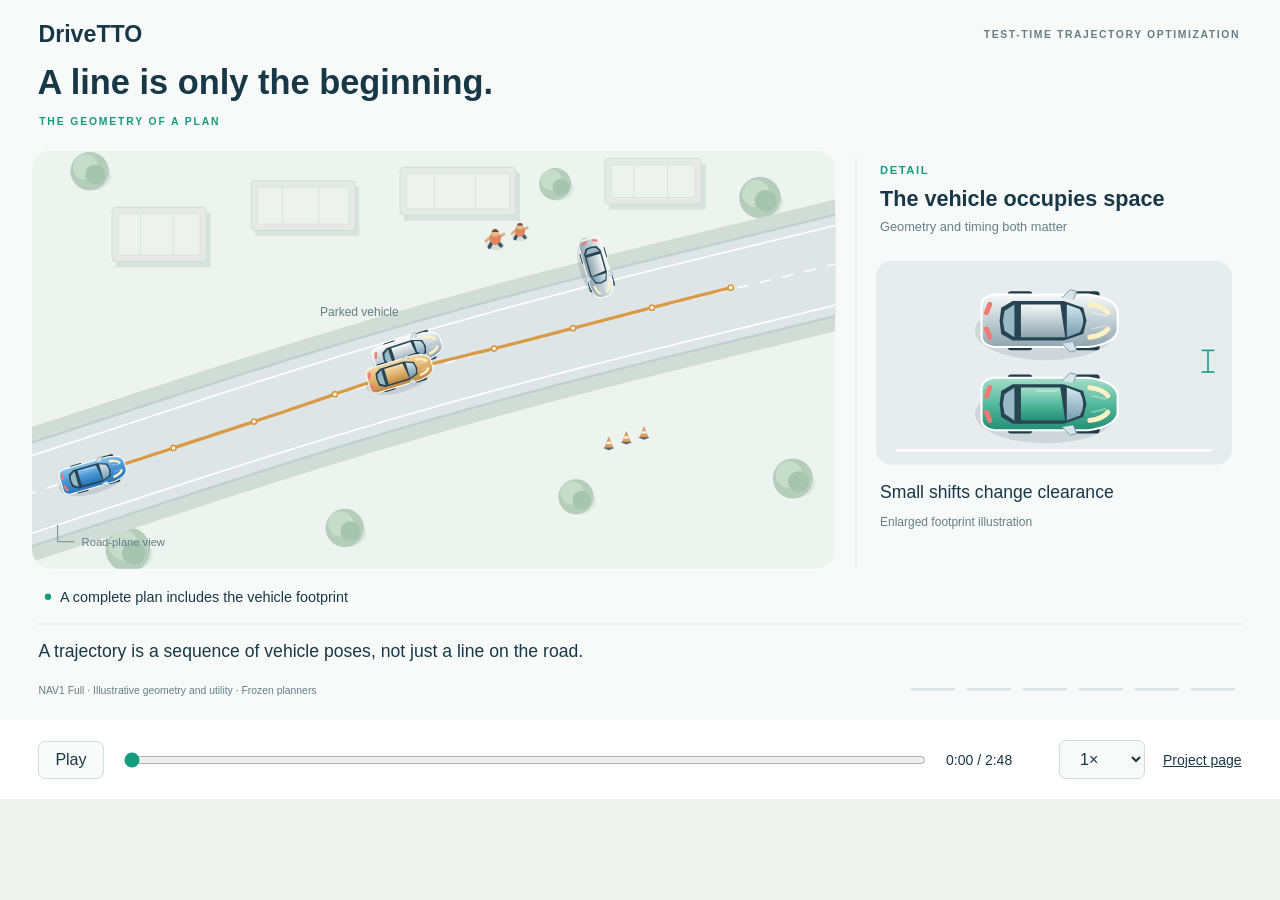
==== docs/method-animation.html @ 1c6cb73b "Redesign method film with editable SVG animation" ====
<!doctype html>
<html lang="en"><head><meta charset="utf-8"><meta name="viewport" content="width=device-width,initial-scale=1"><title>DriveTTO · SVG method animation</title>
<style>html,body{margin:0;background:#edf2ef;color:#173846;font-family:Arial,Helvetica,sans-serif}main{max-width:1600px;margin:0 auto}#stage{aspect-ratio:16/9;background:#f8faf9}#stage svg{width:100%;height:100%;display:block}nav{display:flex;gap:18px;align-items:center;padding:20px 3%;background:#fff}button,select{border:1px solid #d0ddda;border-radius:7px;background:#f7faf8;padding:9px 16px;color:inherit;font:inherit;cursor:pointer}input{flex:1;accent-color:#159b80}output{font-variant-numeric:tabular-nums;font-size:14px;min-width:95px}a{color:inherit;font-size:14px}@media(max-width:600px){nav{gap:8px;padding:12px}button,select{padding:7px}nav a{display:none}}</style></head>
<body><main><div id="stage" aria-label="Continuous SVG illustration of DriveTTO"></div><nav><button id="toggle" type="button">Play</button><input id="seek" aria-label="Time" type="range" min="0" max="167.999" step="0.01" value="0"><output id="time"></output><select id="speed" aria-label="Playback speed"><option value="1">1×</option><option value="2">2×</option><option value=".5">0.5×</option></select><a href="index.html#algorithm">Project page</a></nav></main>
<script src="assets/animation/method-svg.js"></script><script>
const A=DriveTTOMotion,stage=document.getElementById('stage'),seek=document.getElementById('seek'),button=document.getElementById('toggle'),time=document.getElementById('time'),speed=document.getElementById('speed');
let t=Math.max(0,Math.min(167.999,Number(new URLSearchParams(location.search).get('t'))||0)),playing=false,previous;
function show(){stage.innerHTML=A.render(t);seek.value=t;time.textContent=Math.floor(t/60)+':'+String(Math.floor(t)%60).padStart(2,'0')+' / 2:48';}
button.onclick=()=>{if(t>=167.999)t=0;playing=!playing;button.textContent=playing?'Pause':'Play';previous=undefined};seek.oninput=()=>{t=Number(seek.value);show()};
function tick(now){if(playing){if(previous)t+=(now-previous)/1000*Number(speed.value);if(t>=168){t=167.999;playing=false;button.textContent='Replay'}show()}previous=now;requestAnimationFrame(tick)}show();requestAnimationFrame(tick);
</script></body></html>
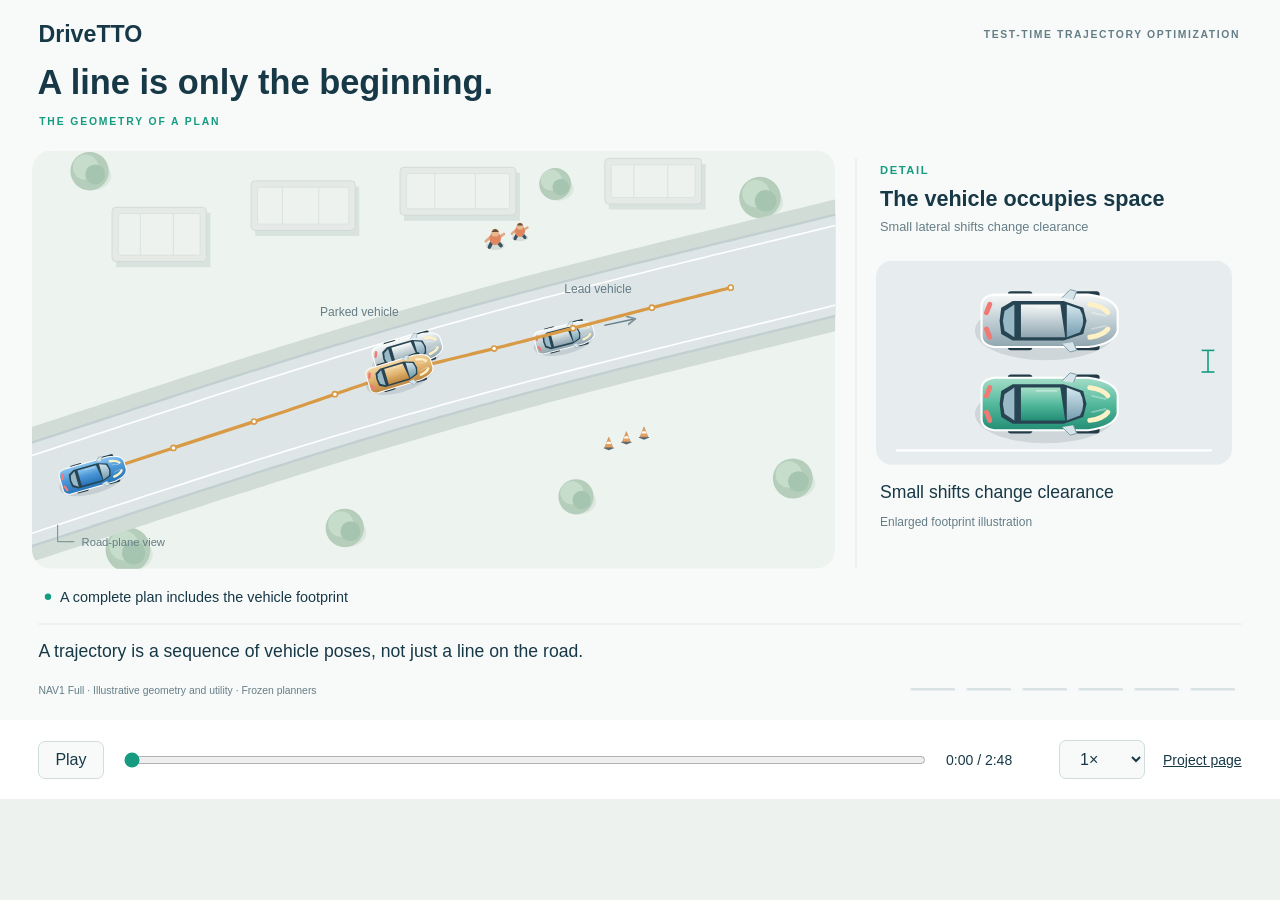
==== commit dc4b2936: "Correct traffic motion in method film and update soundtrack" ====
--- a/docs/method-animation.html
+++ b/docs/method-animation.html
@@ -2,7 +2,7 @@
 <html lang="en"><head><meta charset="utf-8"><meta name="viewport" content="width=device-width,initial-scale=1"><title>DriveTTO · SVG method animation</title>
 <style>html,body{margin:0;background:#edf2ef;color:#173846;font-family:Arial,Helvetica,sans-serif}main{max-width:1600px;margin:0 auto}#stage{aspect-ratio:16/9;background:#f8faf9}#stage svg{width:100%;height:100%;display:block}nav{display:flex;gap:18px;align-items:center;padding:20px 3%;background:#fff}button,select{border:1px solid #d0ddda;border-radius:7px;background:#f7faf8;padding:9px 16px;color:inherit;font:inherit;cursor:pointer}input{flex:1;accent-color:#159b80}output{font-variant-numeric:tabular-nums;font-size:14px;min-width:95px}a{color:inherit;font-size:14px}@media(max-width:600px){nav{gap:8px;padding:12px}button,select{padding:7px}nav a{display:none}}</style></head>
 <body><main><div id="stage" aria-label="Continuous SVG illustration of DriveTTO"></div><nav><button id="toggle" type="button">Play</button><input id="seek" aria-label="Time" type="range" min="0" max="167.999" step="0.01" value="0"><output id="time"></output><select id="speed" aria-label="Playback speed"><option value="1">1×</option><option value="2">2×</option><option value=".5">0.5×</option></select><a href="index.html#algorithm">Project page</a></nav></main>
-<script src="assets/animation/method-svg.js"></script><script>
+<script src="assets/animation/method-svg-traffic-20261031.js"></script><script>
 const A=DriveTTOMotion,stage=document.getElementById('stage'),seek=document.getElementById('seek'),button=document.getElementById('toggle'),time=document.getElementById('time'),speed=document.getElementById('speed');
 let t=Math.max(0,Math.min(167.999,Number(new URLSearchParams(location.search).get('t'))||0)),playing=false,previous;
 function show(){stage.innerHTML=A.render(t);seek.value=t;time.textContent=Math.floor(t/60)+':'+String(Math.floor(t)%60).padStart(2,'0')+' / 2:48';}
